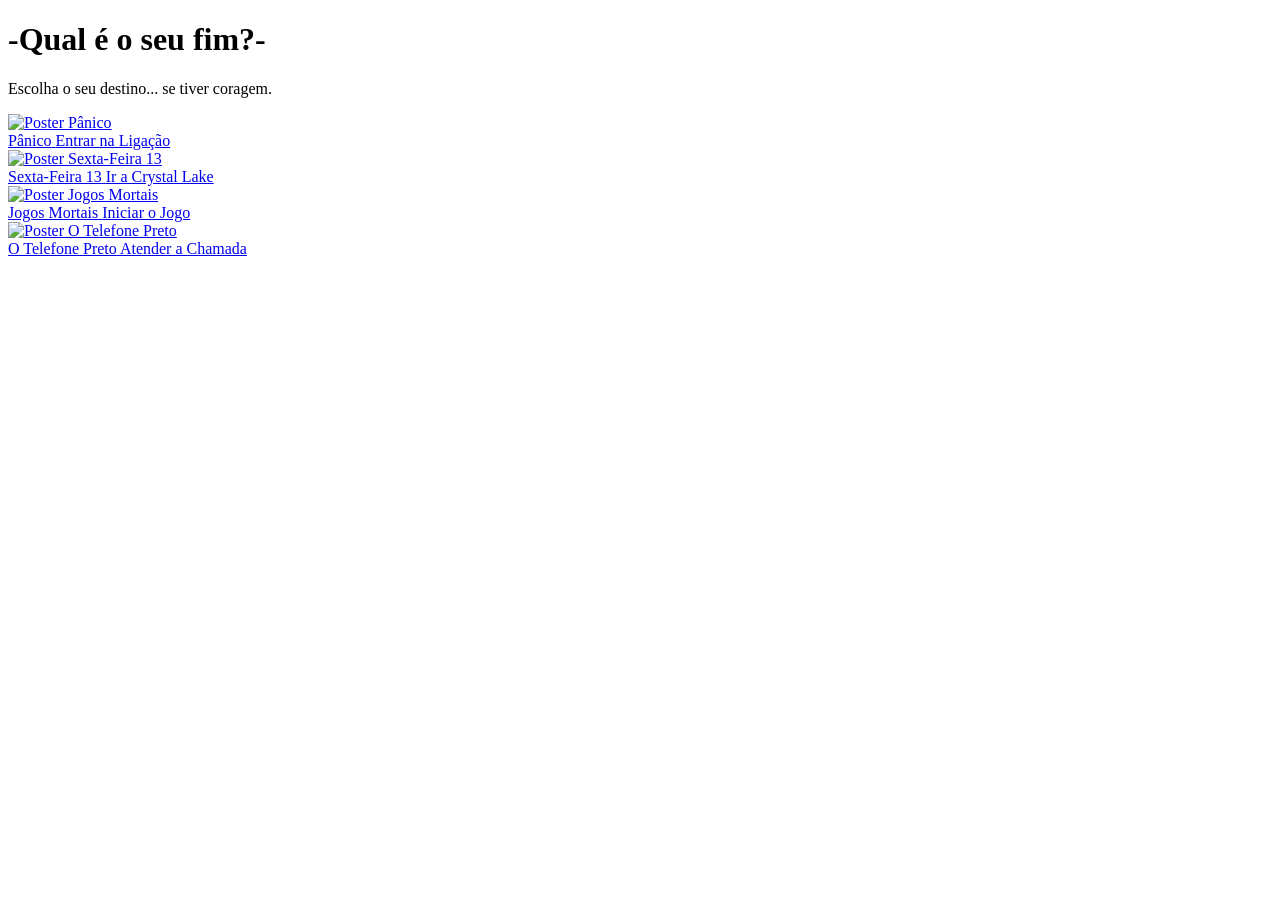
==== index.html @ 5efe5c03 "Fix image paths and HTML entities in index.html Updated image paths for 'Sexta-Feira 13' and correct" ====
<!DOCTYPE html>
<html lang="pt-BR">
<head>
  <meta charset="UTF-8">
  <meta name="viewport" content="width=device-width, initial-scale=1.0">
  <title>Qual é o seu fim?</title>
  <link rel="stylesheet" href="style.css">
  <link rel="preconnect" href="https://fonts.googleapis.com">
  <link rel="preconnect" href="https://fonts.gstatic.com" crossorigin>
  <link href="https://fonts.googleapis.com/css2?family=Montserrat:wght@400;700;900&display=swap" rel="stylesheet">
</head>
<body>

  <!-- Efeito de Granulado/Ruído de Fundo -->
  <div class="noise-overlay"></div>

  <!-- Cabeçalho Principal -->
  <header class="main-header">
    <h1 class="horror-title" data-text="Qual é o seu fim?">-Qual é o seu fim?-</h1>
    <p class="subtitle">Escolha o seu destino... se tiver coragem.</p>
  </header>

  <!-- Grid com os Posteres / Links -->
  <main class="menu-container">
    
    <!-- Pânico -->
    <a href="https://seu-link-panico.com" class="movie-card" data-movie="panico">
      <div class="poster-wrapper">
        <img src="../pagina iinicial/img/poster_panico.jpg" alt="Poster Pânico" class="poster-img">
        <div class="card-overlay">
          <span class="movie-title">Pânico</span>
          <span class="cta-btn">Entrar na Ligação</span>
        </div>
      </div>
    </a>

    <!-- Sexta-Feira 13 -->
    <a href="Sexta-Feira13/index.html" class="movie-card" data-movie="sexta-13">
      <div class="poster-wrapper">
        <img src="/img/poster_sexta_feira13.jpg" alt="Poster Sexta-Feira 13" class="poster-img">
        <div class="card-overlay">
          <span class="movie-title">Sexta-Feira 13</span>
          <span class="cta-btn">Ir a Crystal Lake</span>
        </div>
      </div>
    </a>

    <!-- Jogos Mortais -->
    <a href="https://seu-link-jogosmortais.com" class="movie-card" data-movie="jogos-mortais">
      <div class="poster-wrapper">
        <img src="../pagina iinicial/img/poster_jogos_mortais.jpg" alt="Poster Jogos Mortais" class="poster-img">
        <div class="card-overlay">
          <span class="movie-title">Jogos Mortais</span>
          <span class="cta-btn">Iniciar o Jogo</span>
        </div>
      </div>
    </a>

    <!-- O Telefone Preto -->
    <a href="https://seu-link-telefonepreto.com" class="movie-card" data-movie="telefone-preto">
      <div class="poster-wrapper">
        <img src="../pagina iinicial/img/telefone_preto_poster.jpg" alt="Poster O Telefone Preto" class="poster-img">
        <div class="card-overlay">
          <span class="movie-title">O Telefone Preto</span>
          <span class="cta-btn">Atender a Chamada</span>
        </div>
      </div>
    </a>

  </main>

  <script src="script.js"></script>
</body>
</html>
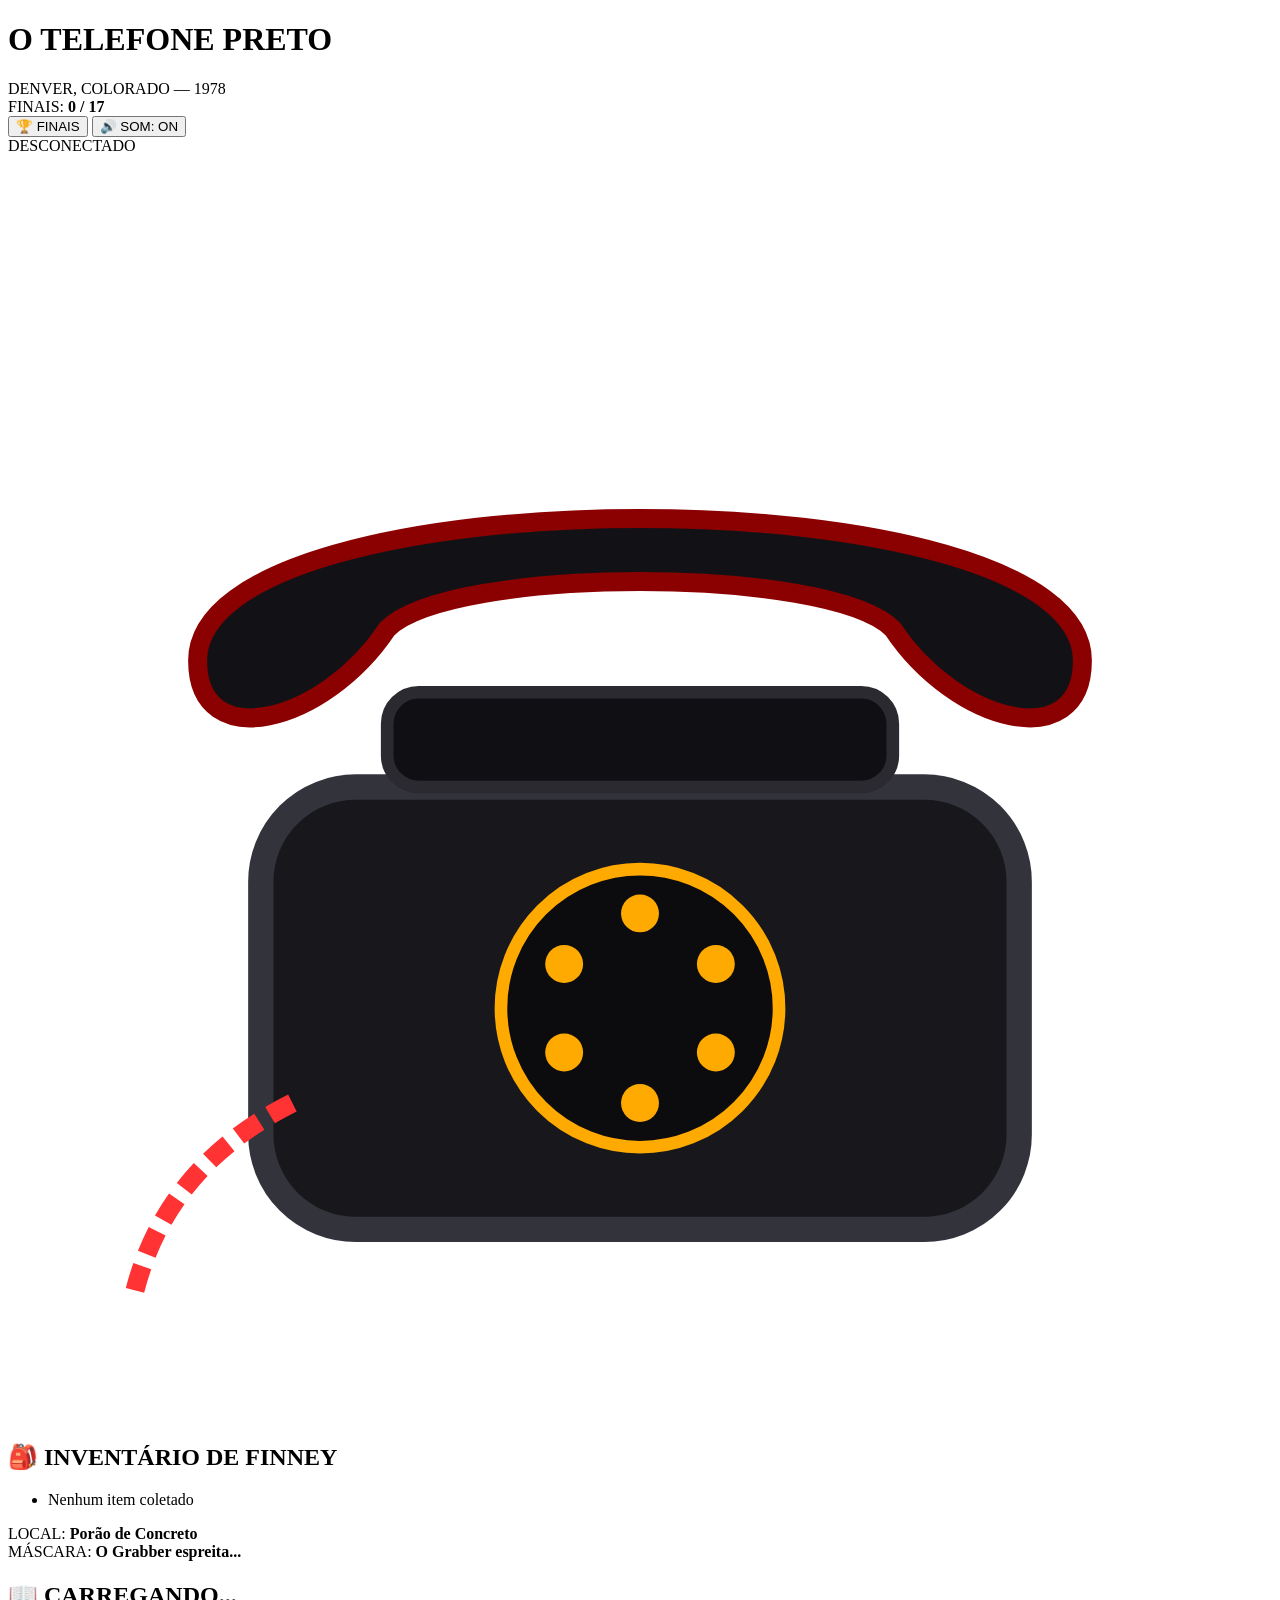
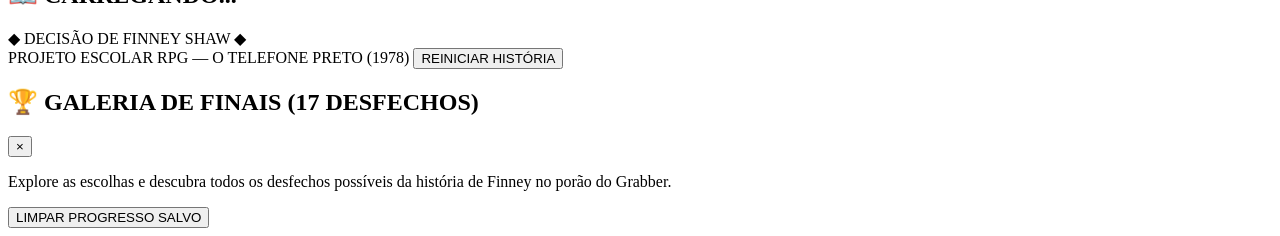
==== commit f4cdcfba: "Added new story" ====
--- a/index.html
+++ b/index.html
@@ -3,72 +3,134 @@
 <head>
   <meta charset="UTF-8">
   <meta name="viewport" content="width=device-width, initial-scale=1.0">
-  <title>Qual é o seu fim?</title>
-  <link rel="stylesheet" href="style.css">
+  <title>O Telefone Preto — Echoes From the Basement</title>
+
   <link rel="preconnect" href="https://fonts.googleapis.com">
   <link rel="preconnect" href="https://fonts.gstatic.com" crossorigin>
-  <link href="https://fonts.googleapis.com/css2?family=Montserrat:wght@400;700;900&display=swap" rel="stylesheet">
+  <link href="https://fonts.googleapis.com/css2?family=Courier+Prime:ital,wght@0,400;0,700;1,400&family=Share+Tech+Mono&display=swap" rel="stylesheet">
+
+  <link rel="stylesheet" href="css/main.css">
+  <link rel="stylesheet" href="css/crt-effects.css">
+  <link rel="stylesheet" href="css/components.css">
 </head>
-<body>
+<body class="crt-screen">
 
-  <!-- Efeito de Granulado/Ruído de Fundo -->
-  <div class="noise-overlay"></div>
+  <!-- Efeitos visuais de retro TV CRT e alerta vermelho -->
+  <div class="scanlines"></div>
+  <div class="crt-vignette"></div>
+  <div id="red-pulse" class="red-pulse-overlay"></div>
 
-  <!-- Cabeçalho Principal -->
-  <header class="main-header">
-    <h1 class="horror-title" data-text="Qual é o seu fim?">-Qual é o seu fim?-</h1>
-    <p class="subtitle">Escolha o seu destino... se tiver coragem.</p>
-  </header>
+  <div class="game-container">
+    <header class="game-header">
+      <div class="header-left">
+        <h1 class="glitch-title" data-text="O TELEFONE PRETO">O TELEFONE PRETO</h1>
+        <span class="subtitle">DENVER, COLORADO — 1978</span>
+      </div>
+      <div class="header-right">
+        <div class="progress-badge">
+          <span>FINAIS: </span>
+          <strong id="endings-count">0 / 17</strong>
+        </div>
+        <button id="btn-achievements" class="btn-icon" title="Galeria de Finais">
+          🏆 <span>FINAIS</span>
+        </button>
+        <button id="btn-audio" class="btn-icon" title="Alternar Áudio">
+          🔊 <span id="audio-status">SOM: ON</span>
+        </button>
+      </div>
+    </header>
 
-  <!-- Grid com os Posteres / Links -->
-  <main class="menu-container">
-    
-    <!-- Pânico -->
-    <a href="https://seu-link-panico.com" class="movie-card" data-movie="panico">
-      <div class="poster-wrapper">
-        <img src="../pagina iinicial/img/poster_panico.jpg" alt="Poster Pânico" class="poster-img">
-        <div class="card-overlay">
-          <span class="movie-title">Pânico</span>
-          <span class="cta-btn">Entrar na Ligação</span>
+    <main class="game-main">
+      <!-- Painel Esquerdo: Telefone, Inventário e Status -->
+      <aside class="sidebar-panel">
+        <div class="phone-wrapper" id="phone-container">
+          <div class="phone-status-badge" id="phone-status-text">DESCONECTADO</div>
+          <svg class="phone-svg" id="phone-svg" viewBox="0 0 200 200" xmlns="http://www.w3.org/2000/svg">
+            <!-- Base do Telefone -->
+            <rect x="40" y="100" width="120" height="70" rx="15" fill="#18181c" stroke="#33333c" stroke-width="4"/>
+            <!-- Disco Telefônico -->
+            <circle cx="100" cy="135" r="22" fill="#0c0c0e" stroke="#ffaa00" stroke-width="2"/>
+            <circle cx="100" cy="120" r="3" fill="#ffaa00"/>
+            <circle cx="112" cy="128" r="3" fill="#ffaa00"/>
+            <circle cx="112" cy="142" r="3" fill="#ffaa00"/>
+            <circle cx="100" cy="150" r="3" fill="#ffaa00"/>
+            <circle cx="88" cy="142" r="3" fill="#ffaa00"/>
+            <circle cx="88" cy="128" r="3" fill="#ffaa00"/>
+            <!-- Gancho -->
+            <rect x="60" y="85" width="80" height="15" rx="5" fill="#101014" stroke="#2a2a30" stroke-width="2"/>
+            <!-- Monofone/Fone -->
+            <path id="phone-handle" d="M 30,80 C 30,50 170,50 170,80 C 170,95 150,90 140,75 C 130,65 70,65 60,75 C 50,90 30,95 30,80 Z" fill="#121216" stroke="#8b0000" stroke-width="3"/>
+            <!-- Fio Cortado / Desconectado -->
+            <path d="M 45,150 Q 25,160 20,180" fill="none" stroke="#ff3333" stroke-width="3" stroke-dasharray="4,2"/>
+          </svg>
         </div>
+
+        <div class="inventory-box">
+          <h2 class="box-title">🎒 INVENTÁRIO DE FINNEY</h2>
+          <ul id="inventory-list" class="inventory-list">
+            <li class="empty-item">Nenhum item coletado</li>
+          </ul>
+        </div>
+
+        <div class="status-box">
+          <div class="status-row">
+            <span>LOCAL:</span>
+            <strong id="current-location">Porão de Concreto</strong>
+          </div>
+          <div class="status-row">
+            <span>MÁSCARA:</span>
+            <strong id="grabber-status">O Grabber espreita...</strong>
+          </div>
+        </div>
+      </aside>
+
+      <!-- Painel Direito: Narrativa e Escolhas -->
+      <section class="story-panel">
+        <div class="chapter-header">
+          <h2 id="chapter-title" class="chapter-title">📖 CARREGANDO...</h2>
+        </div>
+
+        <div class="narrative-box">
+          <p id="chapter-text" class="narrative-text"></p>
+        </div>
+
+        <div class="retro-divider">
+          <span>◆ DECISÃO DE FINNEY SHAW ◆</span>
+        </div>
+
+        <div id="choice-buttons" class="choices-container"></div>
+      </section>
+    </main>
+
+    <footer class="game-footer">
+      <span>PROJETO ESCOLAR RPG — O TELEFONE PRETO (1978)</span>
+      <button id="btn-reset-game" class="btn-link">REINICIAR HISTÓRIA</button>
+    </footer>
+  </div>
+
+  <!-- Modal da Galeria de 17 Finais (Conquistas) -->
+  <div id="achievements-modal" class="modal-backdrop hidden">
+    <div class="modal-content">
+      <div class="modal-header">
+        <h2>🏆 GALERIA DE FINAIS (17 DESFECHOS)</h2>
+        <button id="btn-close-modal" class="btn-close">&times;</button>
       </div>
-    </a>
+      <div class="modal-body">
+        <p class="modal-desc">Explore as escolhas e descubra todos os desfechos possíveis da história de Finney no porão do Grabber.</p>
+        <div id="achievements-grid" class="achievements-grid"></div>
+      </div>
+      <div class="modal-footer">
+        <button id="btn-reset-progress" class="btn-danger">LIMPAR PROGRESSO SALVO</button>
+      </div>
+    </div>
+  </div>
 
-    <!-- Sexta-Feira 13 -->
-    <a href="Sexta-Feira13/index.html" class="movie-card" data-movie="sexta-13">
-      <div class="poster-wrapper">
-        <img src="/img/poster_sexta_feira13.jpg" alt="Poster Sexta-Feira 13" class="poster-img">
-        <div class="card-overlay">
-          <span class="movie-title">Sexta-Feira 13</span>
-          <span class="cta-btn">Ir a Crystal Lake</span>
-        </div>
-      </div>
-    </a>
-
-    <!-- Jogos Mortais -->
-    <a href="https://seu-link-jogosmortais.com" class="movie-card" data-movie="jogos-mortais">
-      <div class="poster-wrapper">
-        <img src="../pagina iinicial/img/poster_jogos_mortais.jpg" alt="Poster Jogos Mortais" class="poster-img">
-        <div class="card-overlay">
-          <span class="movie-title">Jogos Mortais</span>
-          <span class="cta-btn">Iniciar o Jogo</span>
-        </div>
-      </div>
-    </a>
-
-    <!-- O Telefone Preto -->
-    <a href="https://seu-link-telefonepreto.com" class="movie-card" data-movie="telefone-preto">
-      <div class="poster-wrapper">
-        <img src="../pagina iinicial/img/telefone_preto_poster.jpg" alt="Poster O Telefone Preto" class="poster-img">
-        <div class="card-overlay">
-          <span class="movie-title">O Telefone Preto</span>
-          <span class="cta-btn">Atender a Chamada</span>
-        </div>
-      </div>
-    </a>
-
-  </main>
-
-  <script src="script.js"></script>
+  <!-- Scripts Modulares -->
+  <script src="js/storyData.js"></script>
+  <script src="js/audioEngine.js"></script>
+  <script src="js/inventorySystem.js"></script>
+  <script src="js/achievements.js"></script>
+  <script src="js/uiController.js"></script>
+  <script src="js/app.js"></script>
 </body>
-</html>
+</html>
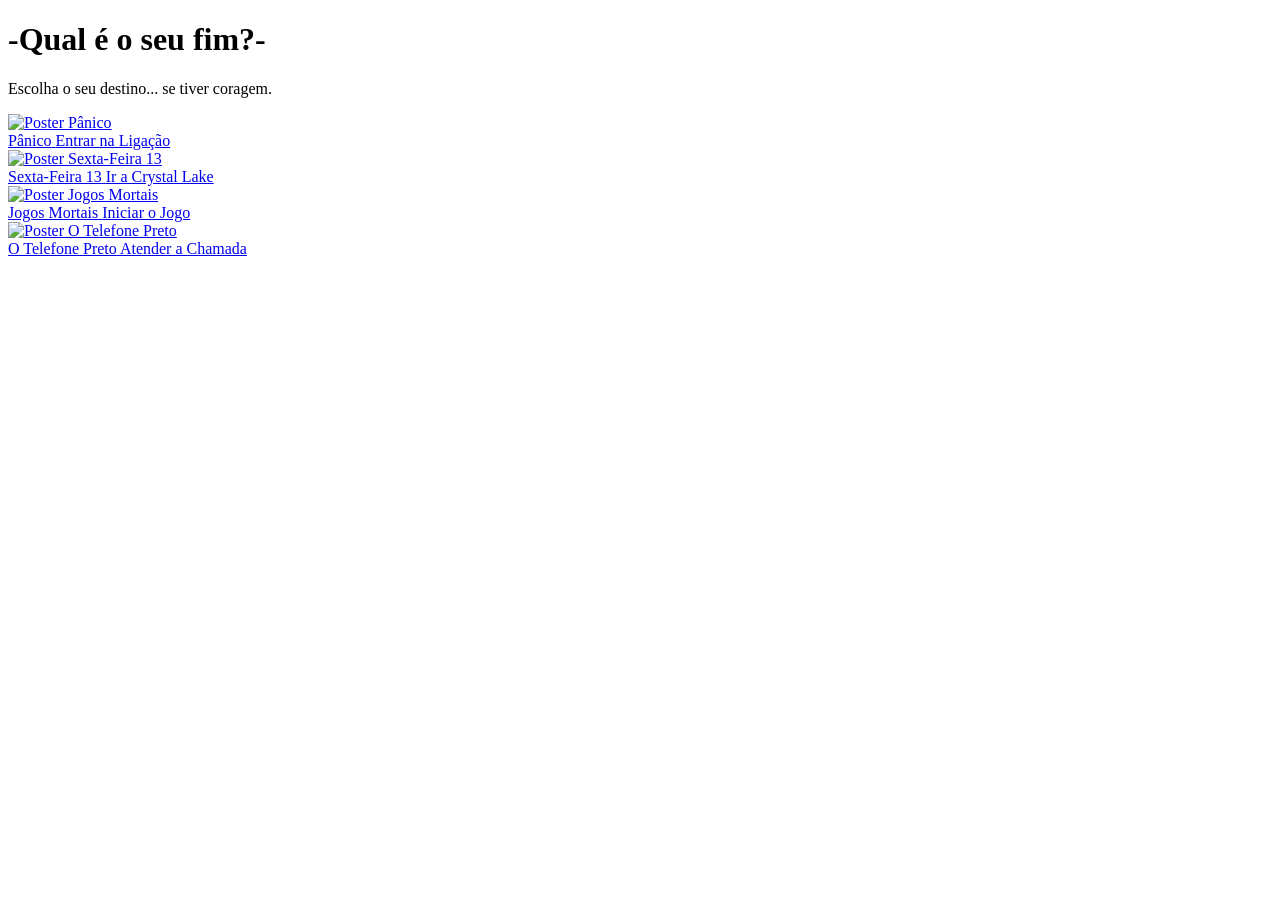
==== commit b253d437: "Final test" ====
--- a/index.html
+++ b/index.html
@@ -3,134 +3,72 @@
 <head>
   <meta charset="UTF-8">
   <meta name="viewport" content="width=device-width, initial-scale=1.0">
-  <title>O Telefone Preto — Echoes From the Basement</title>
-
+  <title>Qual é o seu fim?</title>
+  <link rel="stylesheet" href="style.css">
   <link rel="preconnect" href="https://fonts.googleapis.com">
   <link rel="preconnect" href="https://fonts.gstatic.com" crossorigin>
-  <link href="https://fonts.googleapis.com/css2?family=Courier+Prime:ital,wght@0,400;0,700;1,400&family=Share+Tech+Mono&display=swap" rel="stylesheet">
+  <link href="https://fonts.googleapis.com/css2?family=Montserrat:wght@400;700;900&display=swap" rel="stylesheet">
+</head>
+<body>
 
-  <link rel="stylesheet" href="css/main.css">
-  <link rel="stylesheet" href="css/crt-effects.css">
-  <link rel="stylesheet" href="css/components.css">
-</head>
-<body class="crt-screen">
+  <!-- Efeito de Granulado/Ruído de Fundo -->
+  <div class="noise-overlay"></div>
 
-  <!-- Efeitos visuais de retro TV CRT e alerta vermelho -->
-  <div class="scanlines"></div>
-  <div class="crt-vignette"></div>
-  <div id="red-pulse" class="red-pulse-overlay"></div>
+  <!-- Cabeçalho Principal -->
+  <header class="main-header">
+    <h1 class="horror-title" data-text="Qual é o seu fim?">-Qual é o seu fim?-</h1>
+    <p class="subtitle">Escolha o seu destino... se tiver coragem.</p>
+  </header>
 
-  <div class="game-container">
-    <header class="game-header">
-      <div class="header-left">
-        <h1 class="glitch-title" data-text="O TELEFONE PRETO">O TELEFONE PRETO</h1>
-        <span class="subtitle">DENVER, COLORADO — 1978</span>
+  <!-- Grid com os Posteres / Links -->
+  <main class="menu-container">
+    
+    <!-- Pânico -->
+    <a href="https://seu-link-panico.com" class="movie-card" data-movie="panico">
+      <div class="poster-wrapper">
+        <img src="../pagina iinicial/img/poster_panico.jpg" alt="Poster Pânico" class="poster-img">
+        <div class="card-overlay">
+          <span class="movie-title">Pânico</span>
+          <span class="cta-btn">Entrar na Ligação</span>
+        </div>
       </div>
-      <div class="header-right">
-        <div class="progress-badge">
-          <span>FINAIS: </span>
-          <strong id="endings-count">0 / 17</strong>
+    </a>
+
+    <!-- Sexta-Feira 13 -->
+    <a href="Sexta-Feira13/index.html" class="movie-card" data-movie="sexta-13">
+      <div class="poster-wrapper">
+        <img src="../fecarte-2026/img/poster_sexta_feira13.jpg" alt="Poster Sexta-Feira 13" class="poster-img">
+        <div class="card-overlay">
+          <span class="movie-title">Sexta-Feira 13</span>
+          <span class="cta-btn">Ir a Crystal Lake</span>
         </div>
-        <button id="btn-achievements" class="btn-icon" title="Galeria de Finais">
-          🏆 <span>FINAIS</span>
-        </button>
-        <button id="btn-audio" class="btn-icon" title="Alternar Áudio">
-          🔊 <span id="audio-status">SOM: ON</span>
-        </button>
       </div>
-    </header>
+    </a>
 
-    <main class="game-main">
-      <!-- Painel Esquerdo: Telefone, Inventário e Status -->
-      <aside class="sidebar-panel">
-        <div class="phone-wrapper" id="phone-container">
-          <div class="phone-status-badge" id="phone-status-text">DESCONECTADO</div>
-          <svg class="phone-svg" id="phone-svg" viewBox="0 0 200 200" xmlns="http://www.w3.org/2000/svg">
-            <!-- Base do Telefone -->
-            <rect x="40" y="100" width="120" height="70" rx="15" fill="#18181c" stroke="#33333c" stroke-width="4"/>
-            <!-- Disco Telefônico -->
-            <circle cx="100" cy="135" r="22" fill="#0c0c0e" stroke="#ffaa00" stroke-width="2"/>
-            <circle cx="100" cy="120" r="3" fill="#ffaa00"/>
-            <circle cx="112" cy="128" r="3" fill="#ffaa00"/>
-            <circle cx="112" cy="142" r="3" fill="#ffaa00"/>
-            <circle cx="100" cy="150" r="3" fill="#ffaa00"/>
-            <circle cx="88" cy="142" r="3" fill="#ffaa00"/>
-            <circle cx="88" cy="128" r="3" fill="#ffaa00"/>
-            <!-- Gancho -->
-            <rect x="60" y="85" width="80" height="15" rx="5" fill="#101014" stroke="#2a2a30" stroke-width="2"/>
-            <!-- Monofone/Fone -->
-            <path id="phone-handle" d="M 30,80 C 30,50 170,50 170,80 C 170,95 150,90 140,75 C 130,65 70,65 60,75 C 50,90 30,95 30,80 Z" fill="#121216" stroke="#8b0000" stroke-width="3"/>
-            <!-- Fio Cortado / Desconectado -->
-            <path d="M 45,150 Q 25,160 20,180" fill="none" stroke="#ff3333" stroke-width="3" stroke-dasharray="4,2"/>
-          </svg>
+    <!-- Jogos Mortais -->
+    <a href="https://seu-link-jogosmortais.com" class="movie-card" data-movie="jogos-mortais">
+      <div class="poster-wrapper">
+        <img src="../pagina iinicial/img/poster_jogos_mortais.jpg" alt="Poster Jogos Mortais" class="poster-img">
+        <div class="card-overlay">
+          <span class="movie-title">Jogos Mortais</span>
+          <span class="cta-btn">Iniciar o Jogo</span>
         </div>
+      </div>
+    </a>
 
-        <div class="inventory-box">
-          <h2 class="box-title">🎒 INVENTÁRIO DE FINNEY</h2>
-          <ul id="inventory-list" class="inventory-list">
-            <li class="empty-item">Nenhum item coletado</li>
-          </ul>
+    <!-- O Telefone Preto -->
+    <a href="Telefone-preto/index.html" class="movie-card" data-movie="telefone-preto">
+      <div class="poster-wrapper">
+        <img src="../pagina iinicial/img/telefone_preto_poster.jpg" alt="Poster O Telefone Preto" class="poster-img">
+        <div class="card-overlay">
+          <span class="movie-title">O Telefone Preto</span>
+          <span class="cta-btn">Atender a Chamada</span>
         </div>
+      </div>
+    </a>
 
-        <div class="status-box">
-          <div class="status-row">
-            <span>LOCAL:</span>
-            <strong id="current-location">Porão de Concreto</strong>
-          </div>
-          <div class="status-row">
-            <span>MÁSCARA:</span>
-            <strong id="grabber-status">O Grabber espreita...</strong>
-          </div>
-        </div>
-      </aside>
+  </main>
 
-      <!-- Painel Direito: Narrativa e Escolhas -->
-      <section class="story-panel">
-        <div class="chapter-header">
-          <h2 id="chapter-title" class="chapter-title">📖 CARREGANDO...</h2>
-        </div>
-
-        <div class="narrative-box">
-          <p id="chapter-text" class="narrative-text"></p>
-        </div>
-
-        <div class="retro-divider">
-          <span>◆ DECISÃO DE FINNEY SHAW ◆</span>
-        </div>
-
-        <div id="choice-buttons" class="choices-container"></div>
-      </section>
-    </main>
-
-    <footer class="game-footer">
-      <span>PROJETO ESCOLAR RPG — O TELEFONE PRETO (1978)</span>
-      <button id="btn-reset-game" class="btn-link">REINICIAR HISTÓRIA</button>
-    </footer>
-  </div>
-
-  <!-- Modal da Galeria de 17 Finais (Conquistas) -->
-  <div id="achievements-modal" class="modal-backdrop hidden">
-    <div class="modal-content">
-      <div class="modal-header">
-        <h2>🏆 GALERIA DE FINAIS (17 DESFECHOS)</h2>
-        <button id="btn-close-modal" class="btn-close">&times;</button>
-      </div>
-      <div class="modal-body">
-        <p class="modal-desc">Explore as escolhas e descubra todos os desfechos possíveis da história de Finney no porão do Grabber.</p>
-        <div id="achievements-grid" class="achievements-grid"></div>
-      </div>
-      <div class="modal-footer">
-        <button id="btn-reset-progress" class="btn-danger">LIMPAR PROGRESSO SALVO</button>
-      </div>
-    </div>
-  </div>
-
-  <!-- Scripts Modulares -->
-  <script src="js/storyData.js"></script>
-  <script src="js/audioEngine.js"></script>
-  <script src="js/inventorySystem.js"></script>
-  <script src="js/achievements.js"></script>
-  <script src="js/uiController.js"></script>
-  <script src="js/app.js"></script>
+  <script src="script.js"></script>
 </body>
 </html>
